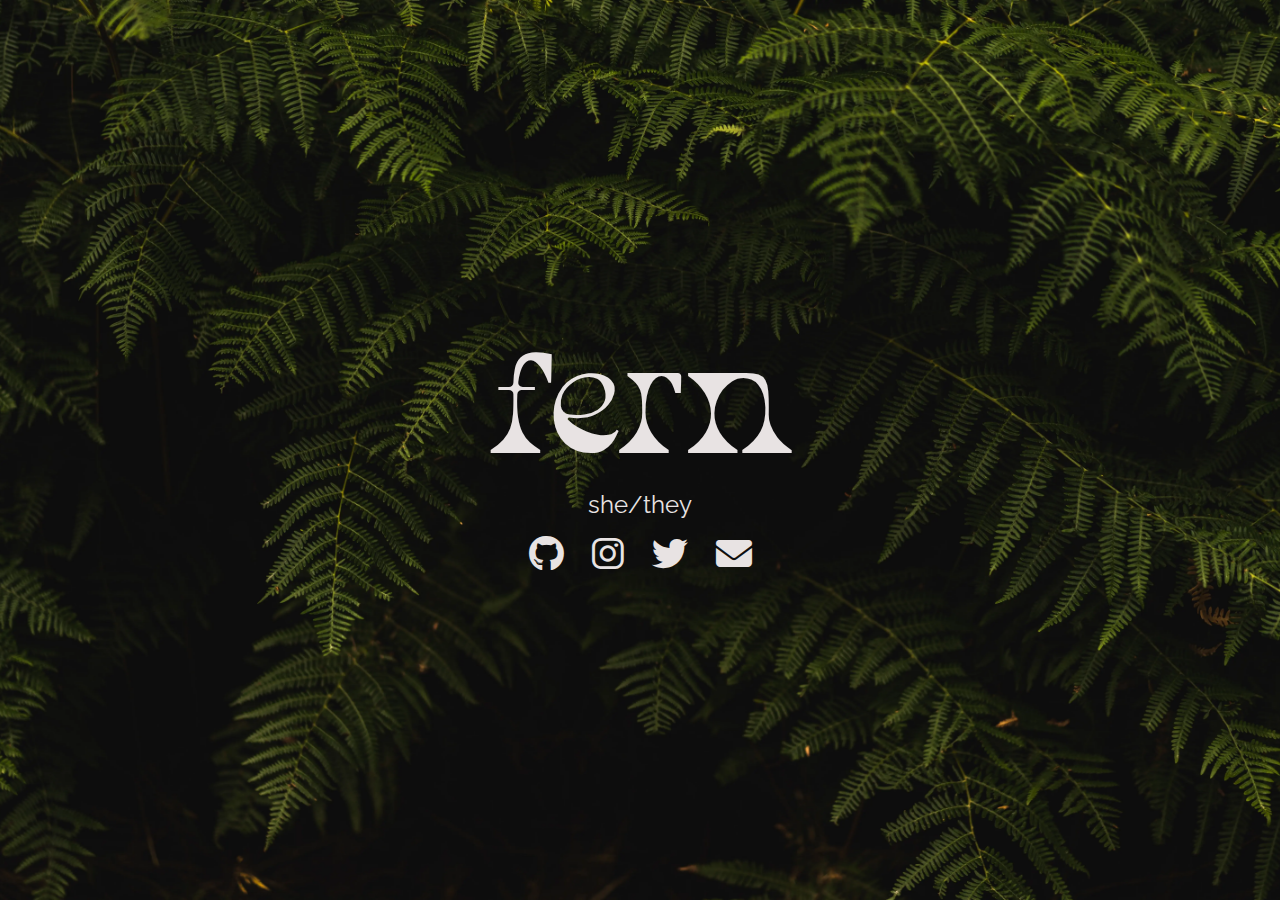
==== index.html @ 35a1a450 "Add twitter link" ====
<html>
	<head>
		<title>fern</title>
			<meta charset="utf-8"/>
			<link rel="stylesheet" href="/css/index.css?v20220326">
			<link rel="icon" type="image/x-icon" href="/images/favicon.png"/>
			<meta name="viewport" content="width=device-width, initial-scale=1">
	</head>
																																																											 
	<body> 
		<div class="center"> 
			<p class="name">fern</p>
			<p class="pronouns">she/they</p> 
			<p>
				<a class="socials" href="https://github.com/gardenfern">&#xf09b;</a>
        <a class="socials" href="https://instagram.com/the.fern.garden">&#xf16d;</a>
        <a class="socials" href="https://twitter.com/gardenfern">&#xf099;</a>
        <a class="socials" href="mailto:mail@fern.garden">&#xf0e0;</a>
			</p>
		</div>
	</body>
</html>
---- css/index.css ----
@font-face {
	font-family: monfem;
	src: url(../fonts/monfem.ttf);
}

@font-face {
	font-family: raleway;
	src: url(../fonts/raleway.ttf);
}

@font-face {
	font-family: fa-brands;
	src: url(../fonts/fa-brands.ttf);
}

@font-face {
  font-family: fa-solid;
  src: url(../fonts/fa-solid.ttf);
}

body {
	background: #151515 url(../images/ferns.webp) no-repeat center center fixed; /* image uploaded by @sebastians at pexels.com */
	-webkit-background-size: cover;
	-moz-background-size: cover;
	-o-background-size: cover;
	background-size: cover;
  color: #e8e3e3;
}

.center {
	position: absolute;
	top: 50%;
	left: 50%;
	transform: translate(-50%,-50%);
	text-align: center;
}

.name {
	font-family: 'monfem';
	font-size: 160px;
	margin: 0px;
}

.pronouns {
	font-family: 'raleway';
	font-size: 24px;
	margin: 0px;
}

.socials {
	font-family: 'fa-brands', 'fa-solid';
	margin-left: 12px;
	margin-right: 12px;
	font-size: 36px;
}

a {
	text-decoration: none;
  color: #e8e3e3;
}

a:hover {
	color: #8c977d;
	transition:color 0.2s;
}
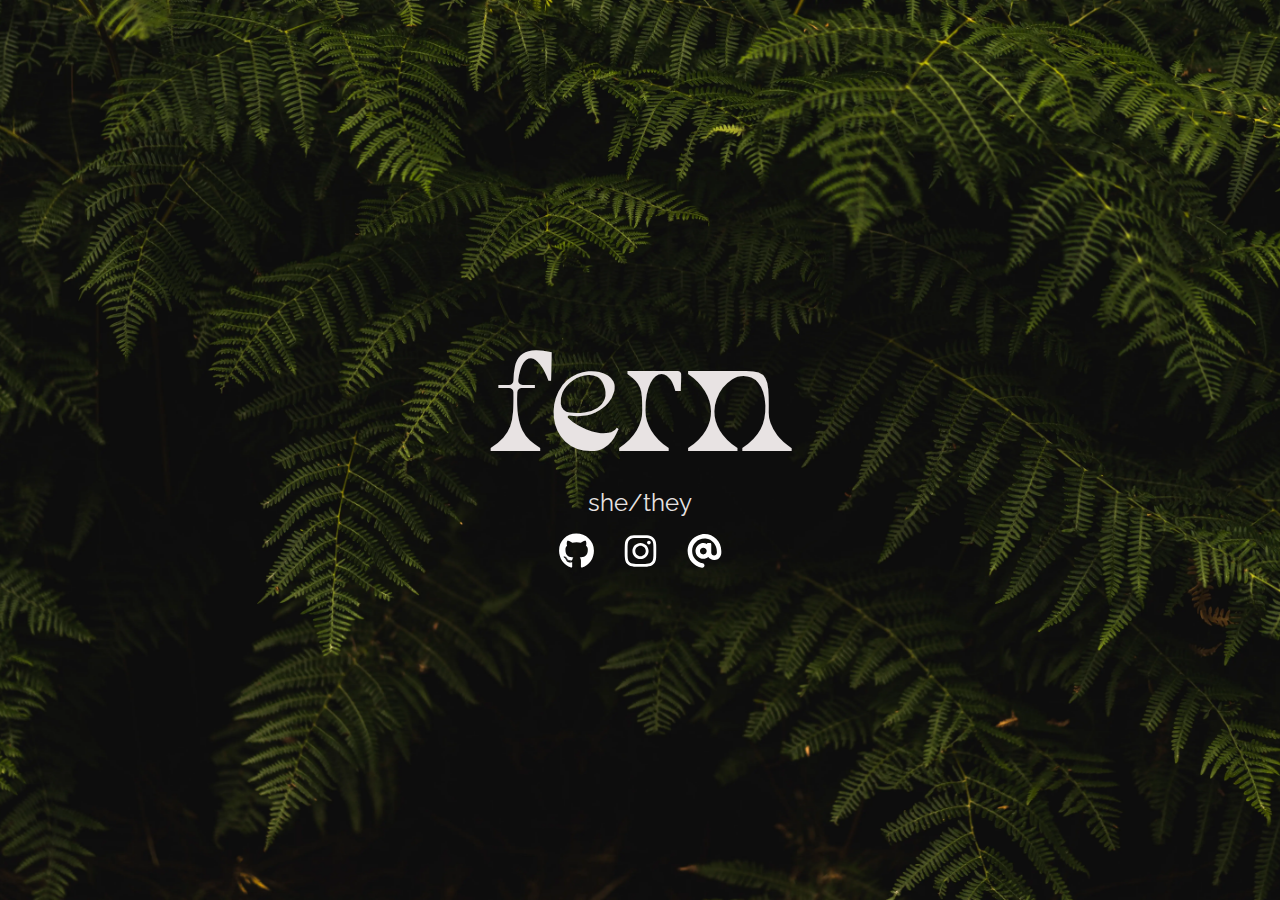
==== commit 8215ad7a: "Use svg instead of webfonts" ====
--- a/index.html
+++ b/index.html
@@ -12,10 +12,9 @@
 			<p class="name">fern</p>
 			<p class="pronouns">she/they</p> 
 			<p>
-				<a class="socials" href="https://github.com/gardenfern">&#xf09b;</a>
-        <a class="socials" href="https://instagram.com/the.fern.garden">&#xf16d;</a>
-        <a class="socials" href="https://twitter.com/gardenfern">&#xf099;</a>
-        <a class="socials" href="mailto:mail@fern.garden">&#xf0e0;</a>
+      <a class="socials" href="https://github.com/gardenfern"><img src="/images/github.svg" alt="github: gardenfern"></a>
+        <a class="socials" href="https://instagram.com/the.fern.garden"><img src="/images/instagram.svg" alt="instgram: the.fern.garden"></a>
+        <a class="socials" href="mailto:mail@fern.garden"><img src="/images/at.svg" alt="email: mail@fern.garden"></a>
 			</p>
 		</div>
 	</body>
--- a/css/index.css
+++ b/css/index.css
@@ -48,10 +48,14 @@
 }
 
 .socials {
-	font-family: 'fa-brands', 'fa-solid';
 	margin-left: 12px;
 	margin-right: 12px;
-	font-size: 36px;
+}
+
+.socials img {
+  width: 36px;
+  height: 36px;
+  filter: invert(100%);
 }
 
 a {
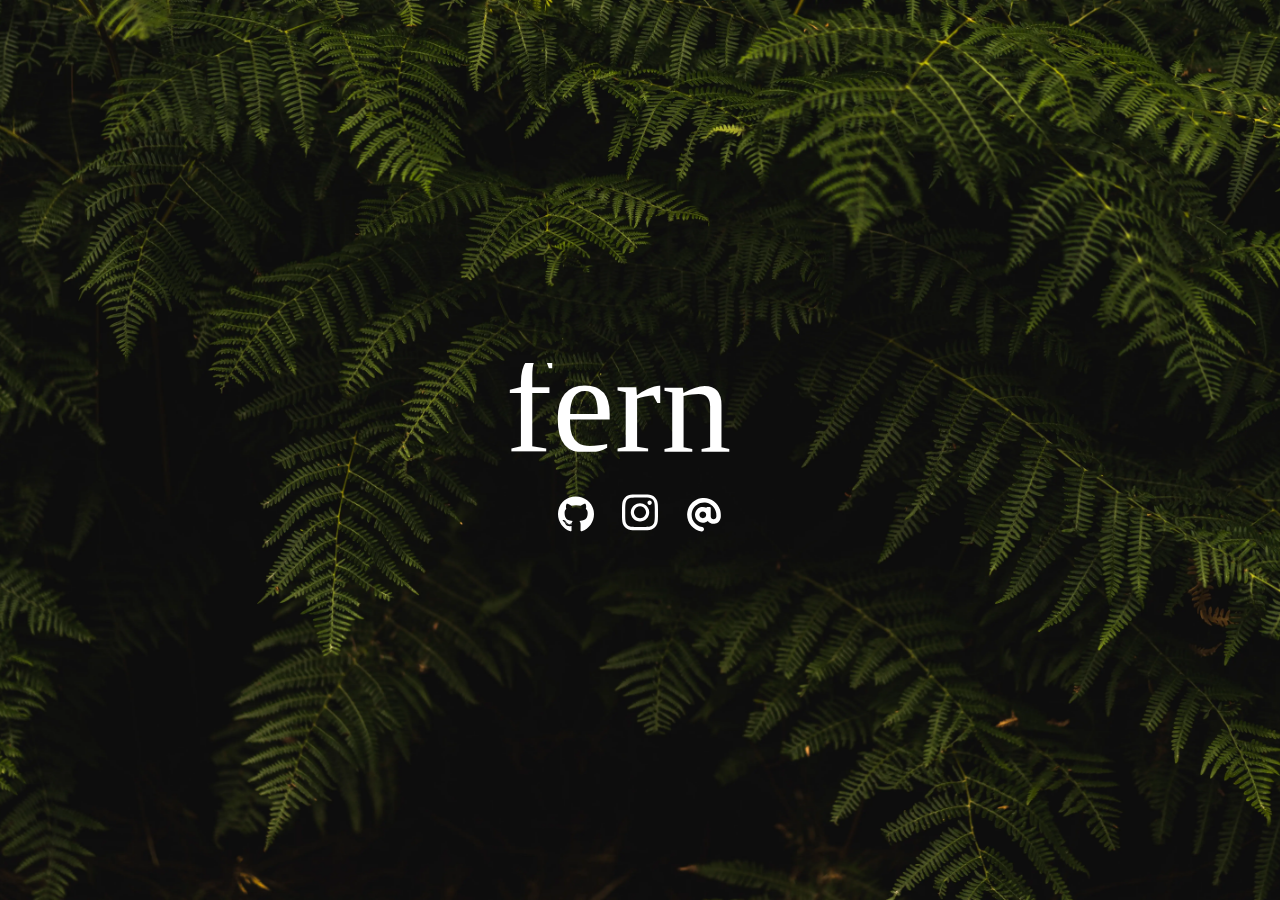
==== commit 57c72fd8: "no more webfonts" ====
--- a/index.html
+++ b/index.html
@@ -9,10 +9,9 @@
 																																																											 
 	<body> 
 		<div class="center"> 
-			<p class="name">fern</p>
-			<p class="pronouns">she/they</p> 
+      <p class="name"><img src="/images/name.svg" alt="fern"></p>
 			<p>
-      <a class="socials" href="https://github.com/gardenfern"><img src="/images/github.svg" alt="github: gardenfern"></a>
+        <a class="socials" href="https://github.com/gardenfern"><img src="/images/github.svg" alt="github: gardenfern"></a>
         <a class="socials" href="https://instagram.com/the.fern.garden"><img src="/images/instagram.svg" alt="instgram: the.fern.garden"></a>
         <a class="socials" href="mailto:mail@fern.garden"><img src="/images/at.svg" alt="email: mail@fern.garden"></a>
 			</p>
--- a/css/index.css
+++ b/css/index.css
@@ -1,23 +1,3 @@
-@font-face {
-	font-family: monfem;
-	src: url(../fonts/monfem.ttf);
-}
-
-@font-face {
-	font-family: raleway;
-	src: url(../fonts/raleway.ttf);
-}
-
-@font-face {
-	font-family: fa-brands;
-	src: url(../fonts/fa-brands.ttf);
-}
-
-@font-face {
-  font-family: fa-solid;
-  src: url(../fonts/fa-solid.ttf);
-}
-
 body {
 	background: #151515 url(../images/ferns.webp) no-repeat center center fixed; /* image uploaded by @sebastians at pexels.com */
 	-webkit-background-size: cover;
@@ -35,35 +15,14 @@
 	text-align: center;
 }
 
-.name {
-	font-family: 'monfem';
-	font-size: 160px;
-	margin: 0px;
-}
-
-.pronouns {
-	font-family: 'raleway';
-	font-size: 24px;
-	margin: 0px;
-}
-
-.socials {
-	margin-left: 12px;
-	margin-right: 12px;
+.name img {
+  width: 264px;
+  margin: 12px;
+  filter: invert(100%);
 }
 
 .socials img {
+  margin: 12px;
   width: 36px;
-  height: 36px;
   filter: invert(100%);
 }
-
-a {
-	text-decoration: none;
-  color: #e8e3e3;
-}
-
-a:hover {
-	color: #8c977d;
-	transition:color 0.2s;
-}
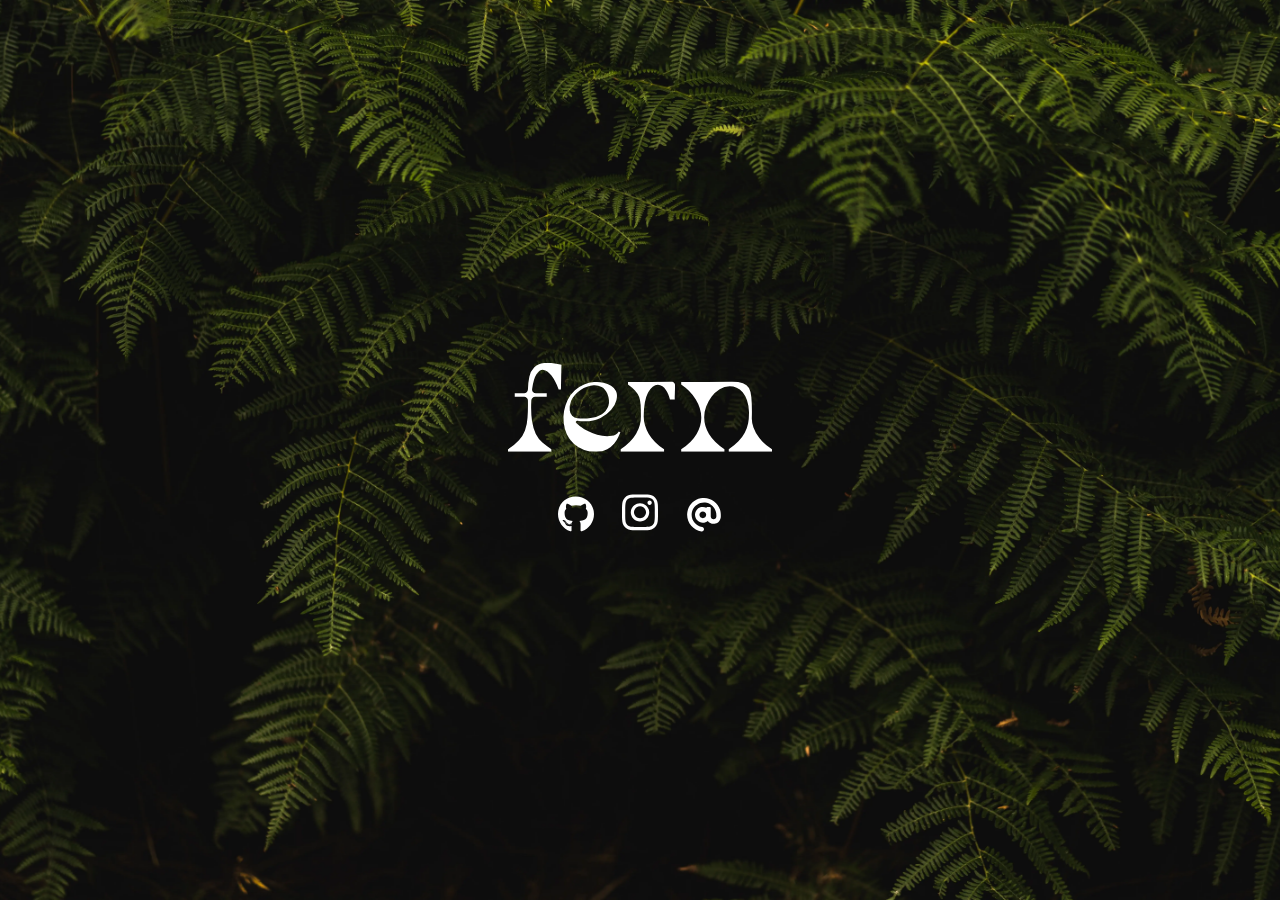
==== commit a5c2861a: "Update index.html" ====
--- a/index.html
+++ b/index.html
@@ -12,8 +12,9 @@
       <p class="name"><img src="/images/name.svg" alt="fern"></p>
 			<p>
         <a class="socials" href="https://github.com/gardenfern"><img src="/images/github.svg" alt="github: gardenfern"></a>
-        <a class="socials" href="https://instagram.com/the.fern.garden"><img src="/images/instagram.svg" alt="instgram: the.fern.garden"></a>
+        <a class="socials" href="https://instagram.com/the.fern.garden"><img src="/images/instagram.svg" alt="instagram: the.fern.garden"></a>
         <a class="socials" href="mailto:mail@fern.garden"><img src="/images/at.svg" alt="email: mail@fern.garden"></a>
+				<a class="socials" href="https://twitter.com/thegardenfern"><img src="/images/twitter.svg" alt="twitter: thegardenfern></a>
 			</p>
 		</div>
 	</body>
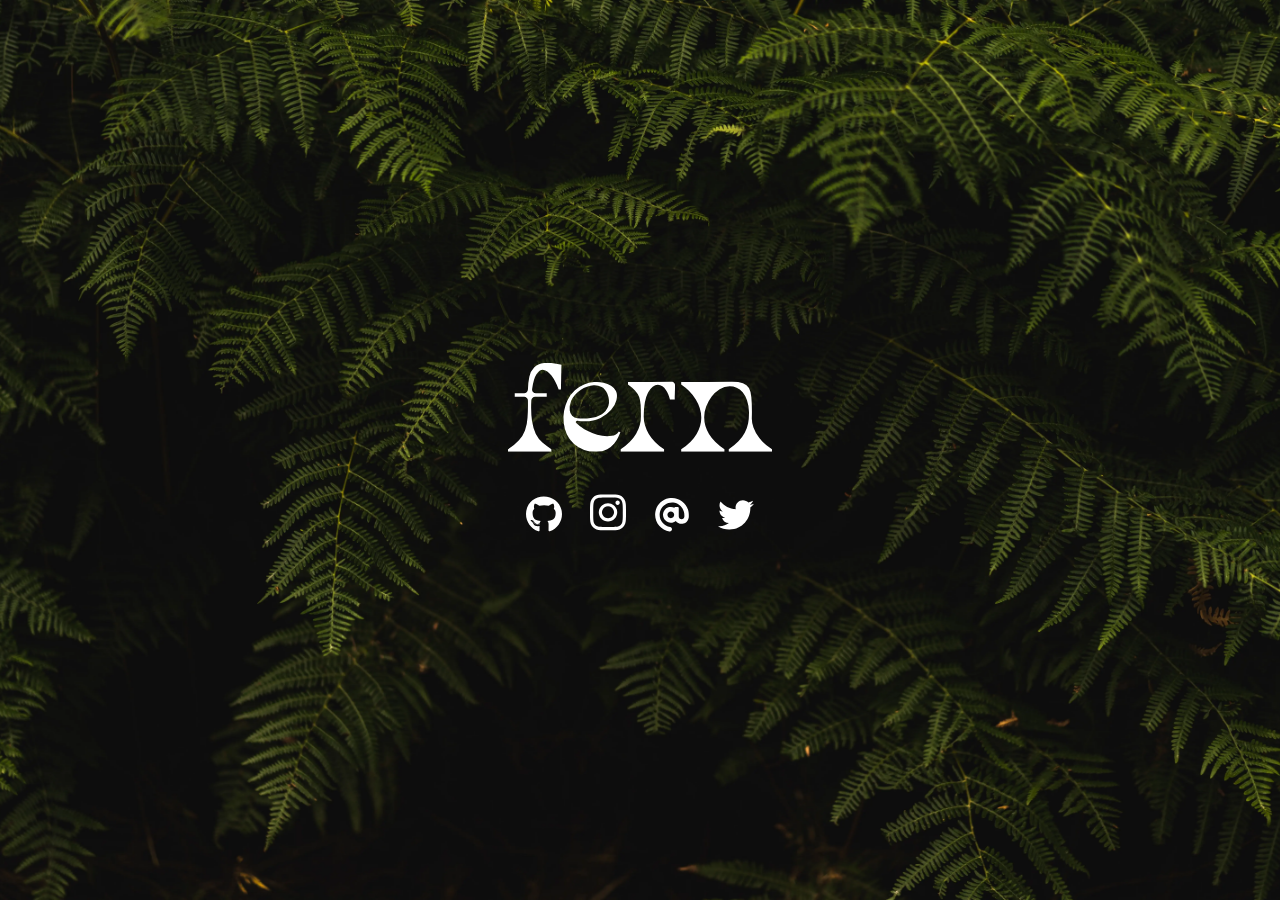
==== commit dbd84980: "Update index.html" ====
--- a/index.html
+++ b/index.html
@@ -14,7 +14,7 @@
         <a class="socials" href="https://github.com/gardenfern"><img src="/images/github.svg" alt="github: gardenfern"></a>
         <a class="socials" href="https://instagram.com/the.fern.garden"><img src="/images/instagram.svg" alt="instagram: the.fern.garden"></a>
         <a class="socials" href="mailto:mail@fern.garden"><img src="/images/at.svg" alt="email: mail@fern.garden"></a>
-				<a class="socials" href="https://twitter.com/thegardenfern"><img src="/images/twitter.svg" alt="twitter: thegardenfern></a>
+				<a class="socials" href="https://twitter.com/thegardenfern"><img src="/images/twitter.svg" alt="twitter: thegardenfern"></a>
 			</p>
 		</div>
 	</body>
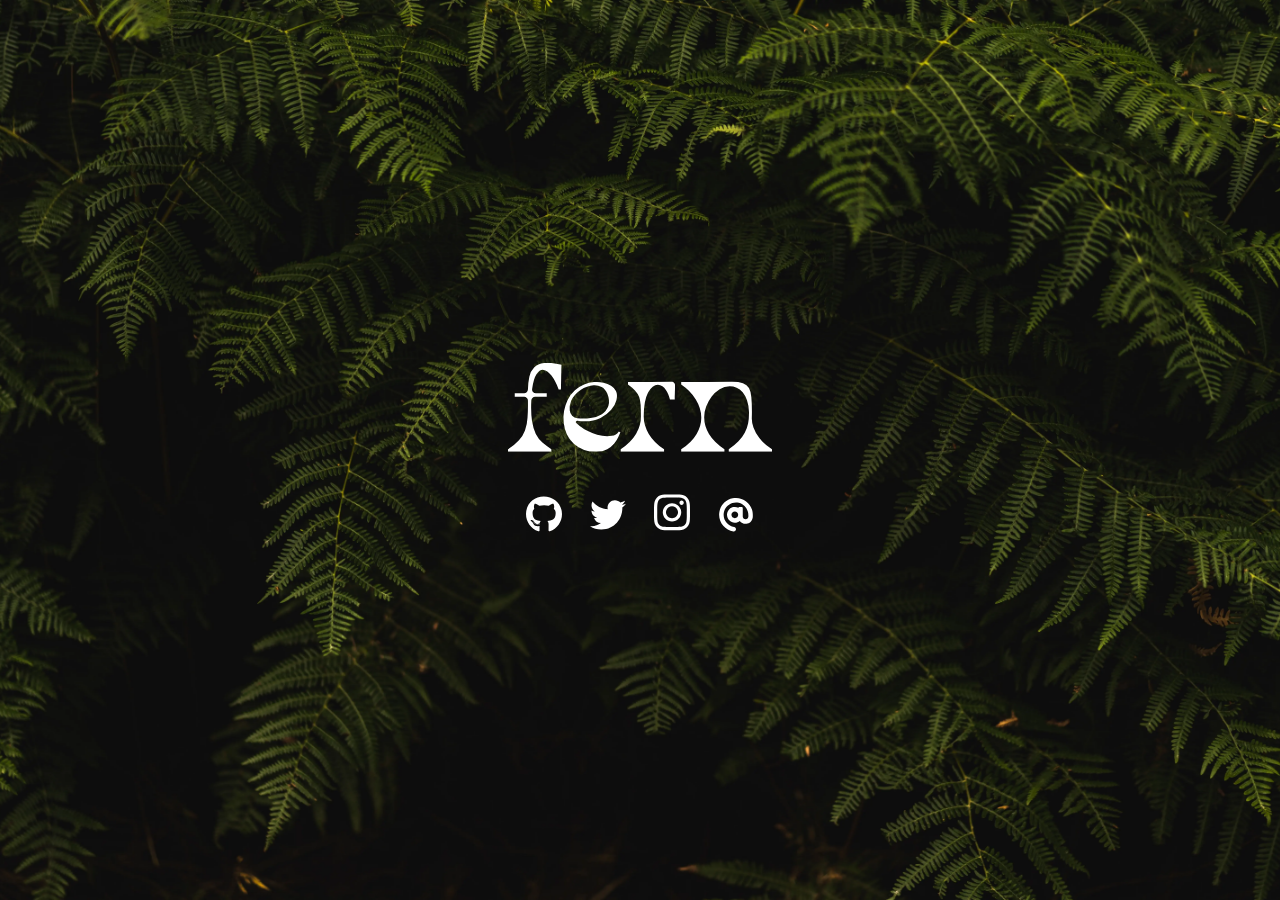
==== commit 4802f113: "Update index.html" ====
--- a/index.html
+++ b/index.html
@@ -12,10 +12,9 @@
       <p class="name"><img src="/images/name.svg" alt="fern"></p>
 			<p>
         <a class="socials" href="https://github.com/gardenfern"><img src="/images/github.svg" alt="github: gardenfern"></a>
+	<a class="socials" href="https://twitter.com/thegardenfern"><img src="/images/twitter.svg" alt="twitter: thegardenfern"></a>
         <a class="socials" href="https://instagram.com/the.fern.garden"><img src="/images/instagram.svg" alt="instagram: the.fern.garden"></a>
-        <a class="socials" href="mailto:mail@fern.garden"><img src="/images/at.svg" alt="email: mail@fern.garden"></a>
-				<a class="socials" href="https://twitter.com/thegardenfern"><img src="/images/twitter.svg" alt="twitter: thegardenfern"></a>
-			</p>
+        <a class="socials" href="mailto:mail@fern.garden"><img src="/images/at.svg" alt="email: mail@fern.garden"></a>			</p>
 		</div>
 	</body>
 </html>
